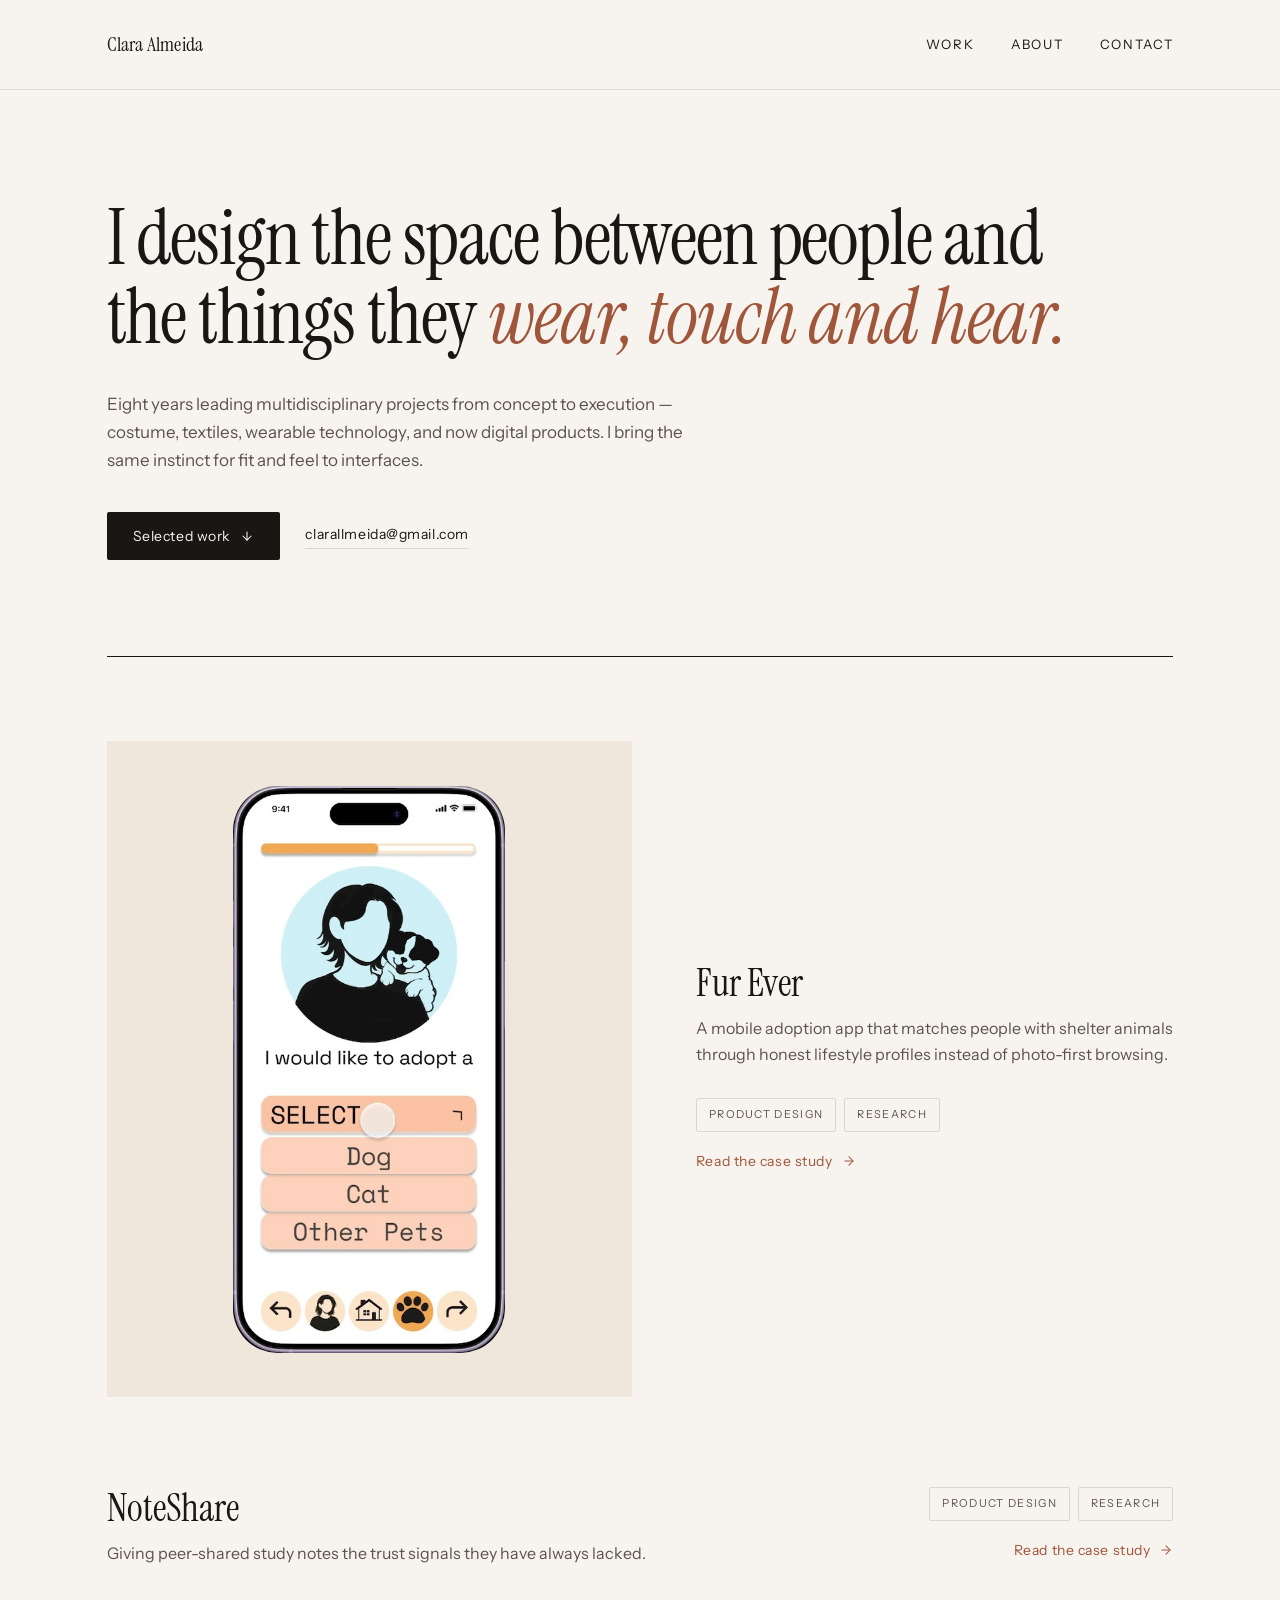
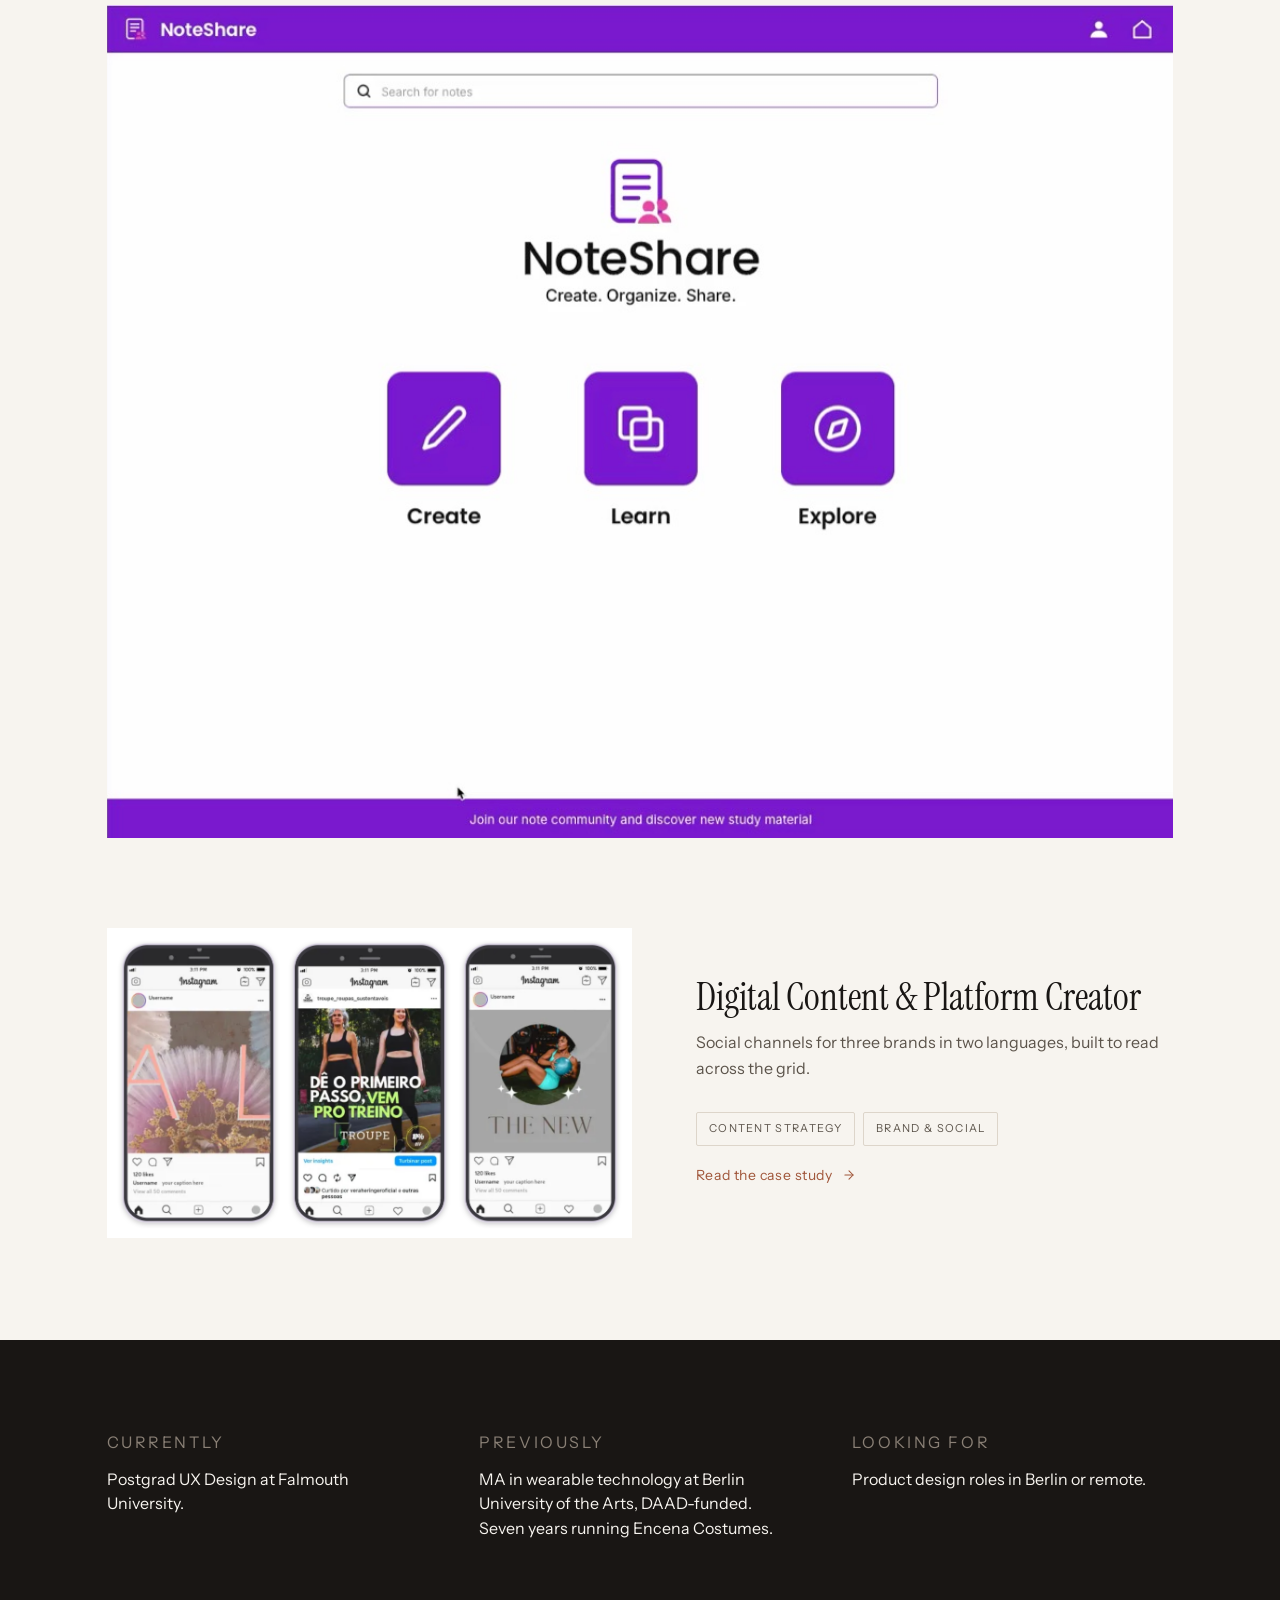
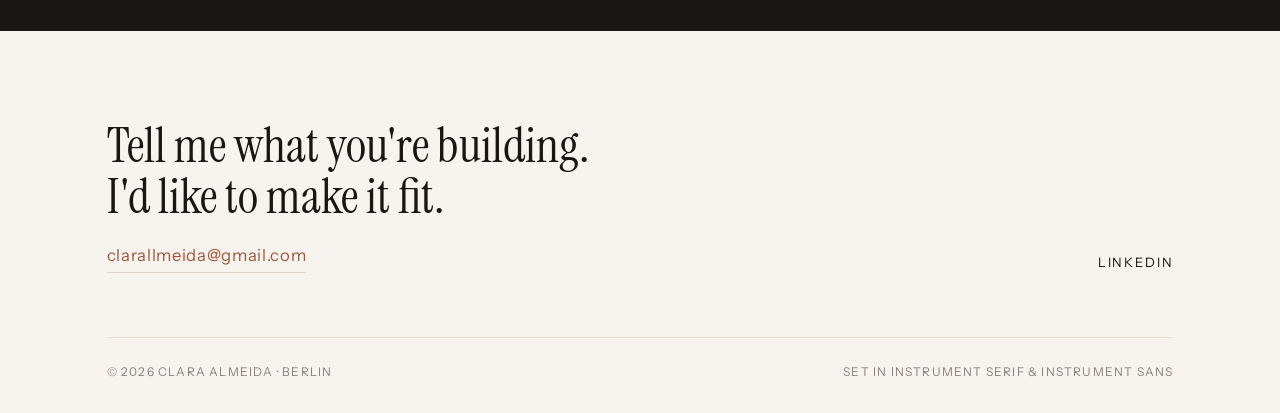
==== index.html @ 54a71d94 "Publish portfolio site Static site for clarallmeida.com: home, work index, about, four case studies " ====
<!doctype html>
<html lang="en" class="no-js">
<head>
<meta charset="utf-8">
<script>document.documentElement.className=document.documentElement.className.replace(/\bno-js\b/,"js");</script>
<meta name="viewport" content="width=device-width, initial-scale=1">
<title>Clara Almeida — UX Designer, Berlin</title>
<meta name="description" content="Clara Almeida is a UX designer in Berlin working across digital products, wearable technology and textiles. Eight years of multidisciplinary projects from concept to execution.">
<link rel="canonical" href="https://clarallmeida.com/">
<link rel="icon" href="favicon-32.png" sizes="32x32" type="image/png">
<link rel="apple-touch-icon" href="apple-touch-icon.png">
<meta property="og:url" content="https://clarallmeida.com/">
<meta property="og:image" content="https://clarallmeida.com/images/og-card.jpg">
<meta property="og:image:width" content="1200">
<meta property="og:image:height" content="630">
<meta name="twitter:card" content="summary_large_image">
<meta property="og:title" content="Clara Almeida — UX Designer, Berlin">
<meta property="og:description" content="I design the space between people and the things they wear, touch and hear.">
<meta property="og:type" content="website">
<link rel="preconnect" href="https://fonts.googleapis.com">
<link rel="preconnect" href="https://fonts.gstatic.com" crossorigin>
<link rel="stylesheet" href="https://fonts.googleapis.com/css2?family=Instrument+Sans:wght@400;500;600&family=Instrument+Serif:ital@0;1&display=swap">
<link rel="stylesheet" href="styles.css">
</head>
<body>

<a class="skip-link" href="#main">Skip to content</a>

<header class="site-header">
  <div class="wrap">
    <a class="wordmark" href="index.html">Clara Almeida</a>
    <button class="nav-toggle" type="button" aria-expanded="false" aria-controls="primary-nav" aria-label="Menu">
      <svg width="22" height="22" viewBox="0 0 24 24" fill="none" stroke="currentColor" stroke-width="1.6" stroke-linecap="round" aria-hidden="true"><path d="M4 7h16"/><path d="M4 12h16"/><path d="M4 17h16"/></svg>
    </button>
    <nav class="nav" id="primary-nav" aria-label="Primary">
      <a href="work.html">Work</a>
      <a href="about.html">About</a>
      <a href="#contact">Contact</a>
    </nav>
  </div>
</header>

<main id="main">

  <section class="wrap hero">
    <h1>I design the space between people and the things they <em>wear, touch and hear.</em></h1>
    <p class="lead">Eight years leading multidisciplinary projects from concept to execution — costume, textiles, wearable technology, and now digital products. I bring the same instinct for fit and feel to interfaces.</p>
    <div class="actions">
      <a class="btn" href="#work">
        Selected work
        <svg width="14" height="14" viewBox="0 0 24 24" fill="none" stroke="currentColor" stroke-width="1.8" stroke-linecap="round" stroke-linejoin="round" aria-hidden="true"><path d="M12 5v14"/><path d="m19 12-7 7-7-7"/></svg>
      </a>
      <a class="link-u" href="mailto:clarallmeida@gmail.com">clarallmeida@gmail.com</a>
    </div>
  </section>

  <section class="wrap" id="work" aria-label="Selected work">
    <div class="rule-head"></div>

    <div class="projects">

      <article class="project reveal">
        <a class="project__media project__media--stage" href="fur-ever.html" aria-label="Fur Ever case study">
          <span class="phone">
          <video src="media/fur-ever-demo.mp4" poster="images/fur-ever-demo-poster.jpg"
                 autoplay muted loop playsinline preload="metadata"
                 width="480" height="1002"
                 aria-label="Fur Ever prototype: the lifestyle questionnaire, from landing screen to matched profile"></video>
          </span>
        </a>
        <div class="project__meta">
          <div class="project__text">
            <h2><a href="fur-ever.html">Fur Ever</a></h2>
            <p>A mobile adoption app that matches people with shelter animals through honest lifestyle profiles instead of photo-first browsing.</p>
          </div>
          <div class="project__side">
            <ul class="tags">
              <li class="tag">Product design</li>
              <li class="tag">Research</li>
            </ul>
            <a class="link-u link-u--accent link-arrow" href="fur-ever.html">
              Read the case study
              <svg width="14" height="14" viewBox="0 0 24 24" fill="none" stroke="currentColor" stroke-width="1.8" stroke-linecap="round" stroke-linejoin="round" aria-hidden="true"><path d="M5 12h14"/><path d="m12 5 7 7-7 7"/></svg>
            </a>
          </div>
        </div>
      </article>

      <article class="project project--stacked reveal">
        <a class="project__media" href="note-share.html" aria-label="NoteShare case study">
          <video src="media/note-share-demo.mp4" poster="images/note-share-demo-poster.jpg"
                 autoplay muted loop playsinline preload="metadata"
                 width="1280" height="1000"
                 aria-label="NoteShare walkthrough: the home screen, filtering the explore view, opening a shared note, turning it into a quiz, and building a note of your own"></video>
        </a>
        <div class="project__meta">
          <div class="project__text">
            <h2><a href="note-share.html">NoteShare</a></h2>
            <p>Giving peer-shared study notes the trust signals they have always lacked.</p>
          </div>
          <div class="project__side">
            <ul class="tags">
              <li class="tag">Product design</li>
              <li class="tag">Research</li>
            </ul>
            <a class="link-u link-u--accent link-arrow" href="note-share.html">
              Read the case study
              <svg width="14" height="14" viewBox="0 0 24 24" fill="none" stroke="currentColor" stroke-width="1.8" stroke-linecap="round" stroke-linejoin="round" aria-hidden="true"><path d="M5 12h14"/><path d="m12 5 7 7-7 7"/></svg>
            </a>
          </div>
        </div>
      </article>

      <article class="project reveal">
        <a class="project__media project__media--phones" href="digital-content.html" aria-label="Digital Content and Platform Creator case study">
          <img src="images/content-phones.jpg"
               alt="Three phones side by side showing Instagram posts for a costume label, Troupe and Lagoa Yoga"
               width="2259" height="1332" loading="lazy">
        </a>
        <div class="project__meta">
          <div class="project__text">
            <h2><a href="digital-content.html">Digital Content &amp; Platform Creator</a></h2>
            <p>Social channels for three brands in two languages, built to read across the grid.</p>
          </div>
          <div class="project__side">
            <ul class="tags">
              <li class="tag">Content strategy</li>
              <li class="tag">Brand &amp; social</li>
            </ul>
            <a class="link-u link-u--accent link-arrow" href="digital-content.html">
              Read the case study
              <svg width="14" height="14" viewBox="0 0 24 24" fill="none" stroke="currentColor" stroke-width="1.8" stroke-linecap="round" stroke-linejoin="round" aria-hidden="true"><path d="M5 12h14"/><path d="m12 5 7 7-7 7"/></svg>
            </a>
          </div>
        </div>
      </article>

    </div>
  </section>

  <section class="band-dark">
    <div class="wrap cols-3">
      <div class="col">
        <p class="label">Currently</p>
        <p>Postgrad UX Design at Falmouth University.</p>
      </div>
      <div class="col">
        <p class="label">Previously</p>
        <p>MA in wearable technology at Berlin University of the Arts, DAAD-funded. Seven years running Encena Costumes.</p>
      </div>
      <div class="col">
        <p class="label">Looking for</p>
        <p>Product design roles in Berlin or remote.</p>
      </div>
    </div>
  </section>

</main>

<footer class="site-footer" id="contact">
  <div class="wrap">
    <div class="footer-top">
      <div class="footer-cta">
        <h2>Tell me what you're building.<br>I'd like to make it fit.</h2>
        <a class="link-u" href="mailto:clarallmeida@gmail.com">clarallmeida@gmail.com</a>
      </div>
      <nav class="social" aria-label="Elsewhere">
        <a href="https://www.linkedin.com/in/clarallmeida" rel="me">LinkedIn</a>
      </nav>
    </div>
    <div class="colophon">
      <span>&copy; 2026 Clara Almeida &middot; Berlin</span>
      <span>Set in Instrument Serif &amp; Instrument Sans</span>
    </div>
  </div>
</footer>

<script src="script.js"></script>
</body>
</html>
---- styles.css ----
/* ==========================================================================
   Clara Almeida — portfolio
   Direction A: "Editorial Thread"
   ========================================================================== */

:root {
  /* Palette */
  --paper:      #F7F4EF;
  --paper-2:    #EFE7DC;
  --paper-3:    #E7E4DE;
  --paper-4:    #E3E0D8;
  --ink:        #191614;
  --ink-2:      #3A342E;
  --ink-3:      #5C544B;
  --ink-4:      #8A8076;
  --rule:       #E4DCD1;
  --rule-2:     #DDD5CA;
  --accent:     #A0563A;
  --accent-dim: #D98E5F;

  /* Type */
  --serif: 'Instrument Serif', Georgia, 'Times New Roman', serif;
  --sans:  'Instrument Sans', 'Helvetica Neue', -apple-system, system-ui, sans-serif;

  /* Rhythm */
  --gutter: clamp(20px, 8.33vw, 120px);
  --section: clamp(56px, 8vw, 112px);
  --maxw: 1440px;
}

*, *::before, *::after { box-sizing: border-box; }

html { -webkit-text-size-adjust: 100%; scroll-behavior: smooth; color-scheme: light; }

@media (prefers-reduced-motion: reduce) {
  html { scroll-behavior: auto; }
  *, *::before, *::after {
    animation-duration: 0.01ms !important;
    transition-duration: 0.01ms !important;
  }
}

body {
  margin: 0;
  background: var(--paper);
  color: var(--ink);
  font-family: var(--sans);
  font-size: 17px;
  line-height: 1.6;
  -webkit-font-smoothing: antialiased;
  -moz-osx-font-smoothing: grayscale;
}

h1, h2, h3, h4 { margin: 0; font-weight: 400; }
p { margin: 0; }
ul { margin: 0; padding: 0; list-style: none; }
img, svg { max-width: 100%; height: auto; display: block; }

a { color: inherit; text-decoration: none; transition: color 0.18s ease; }
a:hover { color: var(--accent); }

:focus-visible {
  outline: 2px solid var(--accent);
  outline-offset: 3px;
  border-radius: 1px;
}

.skip-link {
  position: absolute;
  left: -9999px;
  top: 0;
  background: var(--ink);
  color: var(--paper);
  padding: 12px 20px;
  z-index: 100;
}
.skip-link:focus { left: 0; color: var(--paper); }

.wrap { max-width: var(--maxw); margin: 0 auto; padding-inline: var(--gutter); }

/* --------------------------------------------------------------------------
   Type utilities
   -------------------------------------------------------------------------- */

.serif { font-family: var(--serif); }

.label {
  font-size: 12px;
  letter-spacing: 0.16em;
  text-transform: uppercase;
  color: var(--ink-4);
}

.lead {
  font-size: clamp(17px, 1.3vw, 19px);
  line-height: 1.65;
  color: var(--ink-3);
  max-width: 620px;
  text-wrap: pretty;
}

.prose {
  font-size: clamp(17px, 1.3vw, 19px);
  line-height: 1.7;
  color: var(--ink-2);
  max-width: 720px;
  text-wrap: pretty;
}
.prose + .prose { margin-top: 1.4em; }
.prose strong { font-weight: 500; }

/* Placeholders you still have to fill in. Highlighted so they can't ship by
   accident — delete this rule once the real content is in. */
.todo {
  background: rgba(160, 86, 58, 0.10);
  box-shadow: 0 0 0 2px rgba(160, 86, 58, 0.10);
  border-radius: 2px;
}

/* --------------------------------------------------------------------------
   Header
   -------------------------------------------------------------------------- */

.site-header {
  border-bottom: 1px solid var(--rule);
  background: var(--paper);
  position: sticky;
  top: 0;
  z-index: 50;
}

.site-header .wrap {
  display: flex;
  align-items: center;
  justify-content: space-between;
  gap: 24px;
  padding-block: clamp(18px, 2.2vw, 32px);
}

.wordmark {
  font-family: var(--serif);
  font-size: clamp(19px, 1.6vw, 22px);
  letter-spacing: 0.01em;
  white-space: nowrap;
}

.nav {
  display: flex;
  gap: clamp(20px, 2.8vw, 40px);
  font-size: 13px;
  letter-spacing: 0.14em;
  text-transform: uppercase;
}
.nav a[aria-current="page"] { color: var(--accent); }

.nav-toggle {
  display: none;
  width: 44px;
  height: 44px;
  margin-right: -10px;
  align-items: center;
  justify-content: center;
  background: none;
  border: 0;
  color: inherit;
  cursor: pointer;
}

@media (max-width: 720px) {
  .nav-toggle { display: flex; }
  .nav {
    position: absolute;
    left: 0;
    right: 0;
    top: 100%;
    flex-direction: column;
    gap: 0;
    background: var(--paper);
    border-bottom: 1px solid var(--rule);
    padding: 8px var(--gutter) 24px;
    display: none;
  }
  .nav.is-open { display: flex; }
  .nav a { padding-block: 14px; border-bottom: 1px solid var(--rule); }
}

/* --------------------------------------------------------------------------
   Hero
   -------------------------------------------------------------------------- */

.hero {
  display: flex;
  flex-direction: column;
  gap: clamp(20px, 2.6vw, 40px);
  padding-block: clamp(64px, 8.5vw, 128px) clamp(56px, 7.5vw, 112px);
}

.status {
  display: flex;
  align-items: center;
  gap: 12px;
  font-size: 12px;
  letter-spacing: 0.16em;
  text-transform: uppercase;
  color: var(--ink-4);
}
.status::before {
  content: "";
  width: 7px;
  height: 7px;
  border-radius: 50%;
  background: var(--accent);
  flex: none;
}

.hero h1 {
  font-family: var(--serif);
  font-size: clamp(38px, 6vw, 86px);
  line-height: 1.03;
  letter-spacing: -0.015em;
  max-width: 1020px;
  text-wrap: pretty;
}
.hero h1 em { font-style: italic; color: var(--accent); }

.page-head {
  display: flex;
  flex-direction: column;
  gap: clamp(16px, 1.8vw, 24px);
  padding-block: clamp(56px, 7.5vw, 112px) clamp(32px, 4vw, 56px);
}
.page-head h1 {
  font-family: var(--serif);
  font-size: clamp(42px, 5vw, 72px);
  line-height: 1.05;
  letter-spacing: -0.01em;
}

/* --------------------------------------------------------------------------
   Buttons & links
   -------------------------------------------------------------------------- */

.actions {
  display: flex;
  flex-wrap: wrap;
  align-items: center;
  gap: clamp(16px, 2vw, 28px);
  margin-top: 4px;
}

.btn {
  display: inline-flex;
  align-items: center;
  gap: 10px;
  min-height: 48px;
  padding: 0 26px;
  background: var(--ink);
  color: var(--paper);
  border-radius: 2px;
  font-size: 14px;
  letter-spacing: 0.04em;
  transition: background 0.18s ease, color 0.18s ease;
}
.btn:hover { background: var(--accent); color: var(--paper); }
.btn svg { flex: none; }

.link-u {
  display: inline-flex;
  align-items: center;
  gap: 9px;
  font-size: 14px;
  letter-spacing: 0.04em;
  border-bottom: 1px solid var(--rule-2);
  padding-bottom: 3px;
  transition: border-color 0.18s ease, color 0.18s ease;
}
.link-u:hover { border-color: var(--accent); }
.link-u--accent { color: var(--accent); border-bottom-color: transparent; }
.link-u--accent:hover { color: var(--ink); }

.link-arrow svg { transition: transform 0.18s ease; }
.link-arrow:hover svg { transform: translateX(3px); }

/* --------------------------------------------------------------------------
   Section headers
   -------------------------------------------------------------------------- */

.rule-head {
  display: flex;
  align-items: baseline;
  justify-content: space-between;
  gap: 24px;
  border-top: 1px solid var(--ink);
  padding-top: 20px;
}

/* --------------------------------------------------------------------------
   Tags
   -------------------------------------------------------------------------- */

.tags { display: flex; flex-wrap: wrap; gap: 8px; }
.tag {
  font-size: 11px;
  letter-spacing: 0.12em;
  text-transform: uppercase;
  color: var(--ink-3);
  border: 1px solid var(--rule-2);
  padding: 7px 12px;
  border-radius: 2px;
  white-space: nowrap;
}

/* --------------------------------------------------------------------------
   Featured projects (home)
   -------------------------------------------------------------------------- */

.projects {
  display: flex;
  flex-direction: column;
  gap: clamp(56px, 7vw, 96px);
  padding-block: clamp(48px, 5vw, 72px) clamp(64px, 8vw, 120px);
}

/* Two columns: the work on the left, what it is on the right. Collapses to
   a single column on narrow screens. */
.project {
  display: grid;
  grid-template-columns: minmax(0, 1.1fr) minmax(0, 1fr);
  gap: clamp(32px, 5vw, 72px);
  align-items: center;
}

.project__media {
  width: 100%;
  aspect-ratio: 3 / 2;
  background: var(--paper-2);
  overflow: hidden;
  position: relative;
}
.project__media svg,
.project__media img,
.project__media video {
  width: 100%;
  height: 100%;
  object-fit: cover;
  transition: transform 0.6s cubic-bezier(0.2, 0.7, 0.3, 1);
}
.project:hover .project__media svg,
.project:hover .project__media img,
.project:hover .project__media video { transform: scale(1.02); }

.project__meta {
  display: flex;
  flex-direction: column;
  align-items: flex-start;
  gap: clamp(20px, 2.4vw, 32px);
}
.project__text { display: flex; flex-direction: column; gap: 12px; max-width: 620px; }
.project__text h2 {
  font-family: var(--serif);
  font-size: clamp(30px, 3vw, 42px);
  line-height: 1.1;
}
.project__text p { font-size: clamp(16px, 1.25vw, 18px); line-height: 1.6; color: var(--ink-3); }

.project__side {
  display: flex;
  flex-direction: column;
  align-items: flex-start;
  gap: 18px;
  flex: none;
}

/* A card that runs full width instead: what it is on top, the work beneath.
   Suits landscape media, where two columns would only shrink it. */
.project--stacked {
  grid-template-columns: 1fr;
  gap: clamp(24px, 3vw, 40px);
}
/* Match the media box to the footage, so nothing is cropped off the sides. */
.project--stacked .project__media { aspect-ratio: 1280 / 1000; }
.project--stacked .project__meta {
  order: 1;
  flex-direction: row;
  align-items: flex-start;
  justify-content: space-between;
  gap: clamp(24px, 4vw, 64px);
}
.project--stacked .project__media { order: 2; }
.project--stacked .project__side { align-items: flex-end; }

@media (max-width: 900px) {
  .project { grid-template-columns: 1fr; gap: 28px; }
  .project--stacked .project__meta {
    flex-direction: column;
    align-items: flex-start;
    gap: 20px;
  }
  .project--stacked .project__side { align-items: flex-start; }
}

/* --------------------------------------------------------------------------
   Work index
   -------------------------------------------------------------------------- */

.filters { display: flex; flex-wrap: wrap; gap: 10px; padding-bottom: 40px; }
.filter {
  font-size: 12px;
  letter-spacing: 0.12em;
  text-transform: uppercase;
  color: var(--ink-3);
  border: 1px solid var(--rule-2);
  background: none;
  padding: 10px 16px;
  border-radius: 2px;
  cursor: pointer;
  font-family: inherit;
  transition: background 0.18s ease, color 0.18s ease, border-color 0.18s ease;
}
.filter:hover { border-color: var(--ink-4); }
.filter[aria-pressed="true"] {
  background: var(--ink);
  color: var(--paper);
  border-color: var(--ink);
}

.index { display: flex; flex-direction: column; padding-bottom: 40px; }

.index__row {
  display: grid;
  grid-template-columns: 56px minmax(0, 1fr) minmax(0, 1fr) minmax(200px, 220px) 40px;
  gap: clamp(16px, 2.2vw, 32px);
  align-items: center;
  border-top: 1px solid var(--rule);
  padding-block: 30px;
  transition: background 0.18s ease;
}
.index__row:first-child { border-top-color: var(--ink); }
.index__row:last-child { border-bottom: 1px solid var(--rule); }
.index__row:hover { background: rgba(160, 86, 58, 0.035); }
.index__row[hidden] { display: none; }

.index__no { font-size: 12px; letter-spacing: 0.1em; color: var(--ink-4); }
.index__row h2 {
  font-family: var(--serif);
  font-size: clamp(26px, 2.4vw, 34px);
  line-height: 1.15;
}
.index__row p { font-size: 15px; line-height: 1.55; color: var(--ink-3); }
.index__go { justify-self: end; color: var(--accent); }
.index__go svg { transition: transform 0.18s ease; }
.index__row:hover .index__go svg { transform: translate(2px, -2px); }

@media (max-width: 1024px) {
  .index__row {
    grid-template-columns: 40px minmax(0, 1fr) 40px;
    row-gap: 12px;
    align-items: start;
  }
  .index__no { grid-row: 1; }
  .index__row h2 { grid-column: 2; }
  .index__row p { grid-column: 2; }
  .index__row .tags { grid-column: 2; }
  .index__go { grid-column: 3; grid-row: 1; }
}

/* --------------------------------------------------------------------------
   Dark bands
   -------------------------------------------------------------------------- */

.band-dark {
  background: var(--ink);
  color: var(--paper);
  padding-block: clamp(56px, 7vw, 96px);
}
.band-dark .label { color: var(--ink-4); }
.band-dark a { color: var(--paper); }
.band-dark a:hover { color: var(--accent-dim); }

.cols-3 {
  display: grid;
  grid-template-columns: repeat(3, minmax(0, 1fr));
  gap: clamp(28px, 4vw, 56px);
}
.cols-2 {
  display: grid;
  grid-template-columns: repeat(2, minmax(0, 1fr));
  gap: clamp(28px, 4vw, 56px);
}
.col { display: flex; flex-direction: column; gap: 12px; }
.col p { font-size: clamp(16px, 1.2vw, 17px); line-height: 1.55; }

@media (max-width: 860px) {
  .cols-3, .cols-2 { grid-template-columns: 1fr; }
}

/* --------------------------------------------------------------------------
   Case study
   -------------------------------------------------------------------------- */

.cs-head { padding-block: clamp(64px, 7vw, 104px) clamp(32px, 4vw, 56px); }
.cs-head h1 {
  font-family: var(--serif);
  font-size: clamp(44px, 5.6vw, 80px);
  line-height: 1.02;
  letter-spacing: -0.015em;
  margin-block: 24px;
}
.cs-head p {
  font-size: clamp(18px, 1.55vw, 22px);
  line-height: 1.55;
  color: var(--ink-3);
  max-width: 780px;
  text-wrap: pretty;
}

.cs-meta {
  display: grid;
  grid-template-columns: repeat(4, minmax(0, 1fr));
  gap: clamp(20px, 2.8vw, 40px);
  border-top: 1px solid var(--rule);
  padding-block: 40px clamp(48px, 5vw, 72px);
}
.cs-meta div { display: flex; flex-direction: column; gap: 8px; }
.cs-meta p { font-size: 16px; line-height: 1.5; }

@media (max-width: 720px) {
  .cs-meta { grid-template-columns: repeat(2, minmax(0, 1fr)); }
}

.cs-hero {
  width: 100%;
  aspect-ratio: 20 / 11;
  background: var(--paper-2);
  margin-bottom: clamp(56px, 7vw, 96px);
}
.cs-hero svg,
.cs-hero img,
.cs-hero video { width: 100%; height: 100%; object-fit: cover; }

/* Hero as a row of real screens rather than one cropped image. The middle
   one stands tallest; on a narrow screen three phones would be unreadable,
   so only that one stays. */
.cs-hero--screens {
  display: flex;
  align-items: center;
  justify-content: center;
  gap: clamp(14px, 3vw, 48px);
  padding: clamp(16px, 3vw, 40px);
}
/* These are transparent PNGs cut off their black ground, so they need no
   clipping — width follows the image's own shape. */
.cs-hero--screens img { height: 72%; width: auto; flex: none; object-fit: contain; }
.cs-hero--screens img.is-lead { height: 96%; }

@media (max-width: 700px) {
  .cs-hero--screens { aspect-ratio: 4 / 5; }
  .cs-hero--screens img:not(.is-lead) { display: none; }
  .cs-hero--screens img.is-lead { height: 92%; }
}

.cs-section {
  display: grid;
  grid-template-columns: minmax(0, 260px) minmax(0, 1fr);
  gap: clamp(24px, 5vw, 80px);
  padding-bottom: clamp(56px, 6.5vw, 88px);
}
.cs-section__no { display: flex; flex-direction: column; gap: 10px; }
.cs-section__no span {
  font-size: 12px;
  letter-spacing: 0.16em;
  text-transform: uppercase;
  color: var(--accent);
}
.cs-section__no h2 {
  font-family: var(--serif);
  font-size: clamp(26px, 2.4vw, 34px);
  line-height: 1.12;
}
.cs-section__body { display: flex; flex-direction: column; gap: 28px; }
/* This is a flex column with its own gap, so the adjacent-sibling margin on
   .prose stacks on top of it and double-spaces the paragraphs. */
.cs-section__body .prose + .prose { margin-top: 0; }

@media (max-width: 860px) {
  .cs-section { grid-template-columns: 1fr; }
}

.stats {
  display: flex;
  flex-wrap: wrap;
  gap: clamp(28px, 4vw, 56px);
  border-top: 1px solid var(--rule);
  padding-top: 32px;
}
.stat { display: flex; flex-direction: column; gap: 6px; max-width: 200px; }
.stat b {
  font-family: var(--serif);
  font-weight: 400;
  font-size: clamp(36px, 3.4vw, 46px);
  line-height: 1.1;
  color: var(--accent);
}
.stat span { font-size: 13px; line-height: 1.5; color: var(--ink-4); }
.stats--plain .stat b { color: var(--ink); }

.findings {
  display: grid;
  grid-template-columns: repeat(3, minmax(0, 1fr));
  gap: clamp(16px, 1.8vw, 24px);
}

/* Four findings read better as two pairs than as a row of three and an
   orphan. Declared before the narrow-screen rule so that still wins. */
.findings--pairs { grid-template-columns: repeat(2, minmax(0, 1fr)); }
.finding {
  display: flex;
  flex-direction: column;
  gap: 12px;
  background: var(--paper-2);
  padding: clamp(20px, 2.2vw, 28px);
}
.finding span {
  font-size: 11px;
  letter-spacing: 0.14em;
  text-transform: uppercase;
  color: var(--ink-4);
}
.finding p { font-size: 16px; line-height: 1.6; color: var(--ink-2); }

@media (max-width: 860px) { .findings { grid-template-columns: 1fr; } }

.note { font-size: 14px; line-height: 1.6; color: var(--ink-4); max-width: 720px; }

.pullquote__quote {
  font-family: var(--serif);
  font-size: clamp(28px, 3.4vw, 46px);
  line-height: 1.2;
  max-width: 940px;
  text-wrap: pretty;
}

.screens {
  display: grid;
  grid-template-columns: repeat(3, minmax(0, 1fr));
  gap: clamp(20px, 2.4vw, 32px);
  padding-bottom: clamp(56px, 7vw, 96px);
}
.screen { display: flex; flex-direction: column; gap: 20px; }
.screen__frame {
  aspect-ratio: 5 / 6;
  background: var(--paper-2);
  display: flex;
  align-items: center;
  justify-content: center;
  padding: 40px;
}
.screen:nth-child(2) .screen__frame { background: var(--paper-3); }
.screen:nth-child(3) .screen__frame { background: var(--paper-4); }
.screen__frame svg { width: auto; height: 100%; }
.screen__frame img,
.screen__frame video { width: 100%; height: 100%; object-fit: contain; }
.screen__cap { display: flex; flex-direction: column; gap: 8px; }
.screen__cap span {
  font-size: 11px;
  letter-spacing: 0.14em;
  text-transform: uppercase;
  color: var(--ink-4);
}
.screen__cap p { font-size: 16px; line-height: 1.6; color: var(--ink-2); }

@media (max-width: 860px) { .screens { grid-template-columns: 1fr; } }

/* Wide variant, for desktop-app screens that would be cropped by the
   portrait phone frame. */
.screens--wide .screen__frame { aspect-ratio: 16 / 10; padding: clamp(16px, 1.6vw, 24px); }
.screens--wide .screen__frame svg { width: 100%; height: auto; }

/* A portrait demo inside a landscape card. The recording is a phone mockup
   on a black ground; .phone matches the mockup's aspect and corner radius so
   the black corners are clipped and the card's own paper shows through.
   pointer-events lets the click reach the link underneath. */
.project__media--stage {
  /* portrait content — a tall box wastes far less room than a wide one */
  aspect-ratio: 4 / 5;
  background: var(--paper-2);
  display: flex;
  align-items: center;
  justify-content: center;
  /* let the phone sit in the band rather than fill it edge to edge */
  padding: clamp(20px, 3.5vw, 48px);
}
.project__media--stage .phone {
  height: 100%;
  transition: transform 0.6s cubic-bezier(0.2, 0.7, 0.3, 1);
}
.project:hover .project__media--stage .phone { transform: scale(1.02); }
.project:hover .project__media--stage video { transform: none; }
.project__media video { pointer-events: none; }

.phone {
  display: block;
  aspect-ratio: 480 / 1002;
  border-radius: 16.5% / 7.9%;
  overflow: hidden;
}
.phone video,
.phone img { width: 100%; height: 100%; object-fit: cover; }

/* the case-study screen frames hold a phone still rather than a wireframe */
.screen__frame .phone { height: 100%; }

/* Standalone demo figure in a case study. */
.demo {
  display: flex;
  flex-direction: column;
  align-items: center;
  gap: 20px;
  margin: 0;
  padding-bottom: clamp(56px, 7vw, 96px);
}
.demo__frame {
  width: min(300px, 74%);
  aspect-ratio: 480 / 1002;
  border-radius: 16.5% / 7.9%;
  overflow: hidden;
}
.demo__frame video { width: 100%; height: 100%; object-fit: cover; }

/* Sound control for demos that carry audio. Autoplay is only allowed while
   muted, so the video starts silent and this is the way in. */
.demo__frame { position: relative; }
.sound-toggle {
  position: absolute;
  right: 14px;
  bottom: 14px;
  display: inline-flex;
  align-items: center;
  gap: 8px;
  padding: 9px 15px;
  border: 0;
  border-radius: 999px;
  background: rgba(25, 22, 20, 0.72);
  color: var(--paper);
  font-family: inherit;
  font-size: 11px;
  letter-spacing: 0.12em;
  text-transform: uppercase;
  cursor: pointer;
  transition: background 0.18s ease;
}
.sound-toggle:hover { background: rgba(25, 22, 20, 0.92); }
.sound-toggle svg { flex: none; }
.demo__cap {
  display: flex;
  flex-direction: column;
  gap: 8px;
  max-width: 520px;
  text-align: center;
}
.demo__cap span {
  font-size: 11px;
  letter-spacing: 0.14em;
  text-transform: uppercase;
  color: var(--ink-4);
}
.demo__cap p { font-size: 16px; line-height: 1.6; color: var(--ink-2); }

/* Desktop screenshots shown at a size you can actually read, one per row,
   with no frame around them — the app already has its own edges. */
.shots {
  display: flex;
  flex-direction: column;
  gap: clamp(40px, 5vw, 72px);
  padding-bottom: clamp(56px, 7vw, 96px);
}
.shot { display: flex; flex-direction: column; gap: 16px; margin: 0; }
.shot img {
  width: 100%;
  height: auto;
  display: block;
  border-radius: 8px;
  background: var(--paper-2);
}
.shot__cap { display: flex; flex-direction: column; gap: 8px; max-width: 640px; }
.shot__cap span {
  font-size: 11px;
  letter-spacing: 0.14em;
  text-transform: uppercase;
  color: var(--ink-4);
}
.shot__cap p { font-size: 16px; line-height: 1.6; color: var(--ink-2); }

/* A landscape demo (a desktop app) rather than a phone. */
.demo--wide .demo__frame {
  width: min(880px, 100%);
  aspect-ratio: 1280 / 1000;
  border-radius: 8px;
}

/* Demos shot on a camera rather than captured from a screen. */
.demo--wide.demo--16x9 .demo__frame { aspect-ratio: 16 / 9; }

/* A hero that is one wide screenshot, shown whole on the band rather than
   cropped to fill it. */
.cs-hero--shot {
  display: flex;
  align-items: center;
  justify-content: center;
  padding: clamp(16px, 3vw, 48px);
}
.cs-hero--shot img {
  width: auto;
  height: 100%;
  max-width: 100%;
  object-fit: contain;
  border-radius: 8px;
  box-shadow: 0 18px 40px rgba(25, 22, 20, 0.10);
}

.next-project {
  display: flex;
  flex-wrap: wrap;
  align-items: center;
  justify-content: space-between;
  gap: 32px;
  background: var(--paper-2);
  padding-block: clamp(40px, 4.5vw, 64px);
}
.next-project h2 {
  font-family: var(--serif);
  font-size: clamp(30px, 3.2vw, 44px);
  line-height: 1.1;
}

/* --------------------------------------------------------------------------
   About
   -------------------------------------------------------------------------- */

.about-top {
  display: grid;
  grid-template-columns: minmax(0, 1fr) minmax(0, 460px);
  gap: clamp(32px, 6vw, 96px);
  align-items: start;
  padding-block: clamp(56px, 7.5vw, 112px) clamp(56px, 6.5vw, 96px);
}
.about-top h1 {
  font-family: var(--serif);
  font-size: clamp(36px, 4.6vw, 66px);
  line-height: 1.06;
  letter-spacing: -0.01em;
  margin-bottom: 32px;
  text-wrap: pretty;
}
.portrait { display: flex; flex-direction: column; gap: 20px; }
.portrait__frame { aspect-ratio: 23 / 28; background: var(--paper-2); }
.portrait__frame svg,
.portrait__frame img,
.portrait__frame video { width: 100%; height: 100%; object-fit: cover; }
.portrait p { font-size: 13px; line-height: 1.6; color: var(--ink-4); }

@media (max-width: 900px) {
  .about-top { grid-template-columns: 1fr; }
  .portrait__frame { max-width: 420px; }
}

.split {
  display: grid;
  grid-template-columns: minmax(0, 260px) minmax(0, 1fr);
  gap: clamp(20px, 5vw, 80px);
  padding-block: clamp(48px, 6vw, 88px) clamp(40px, 5vw, 72px);
}
@media (max-width: 860px) { .split { grid-template-columns: 1fr; gap: 20px; } }

.pillars h3 {
  font-family: var(--serif);
  font-size: clamp(24px, 2.2vw, 30px);
  line-height: 1.15;
}
.band-dark .pillars p { color: #D6CCBE; }

.toolkit { display: grid; grid-template-columns: repeat(3, minmax(0, 1fr)); gap: clamp(24px, 3.2vw, 48px); }
.toolkit .col span { font-size: 11px; letter-spacing: 0.14em; text-transform: uppercase; color: var(--accent); }
.toolkit .col p { font-size: 16px; line-height: 1.8; color: var(--ink-2); }
@media (max-width: 860px) { .toolkit { grid-template-columns: 1fr; } }

.timeline { display: flex; flex-direction: column; }
.timeline__row {
  display: grid;
  grid-template-columns: minmax(0, 1fr) auto;
  gap: 24px;
  align-items: baseline;
  border-top: 1px solid var(--rule);
  padding-block: 22px;
}
.timeline__row:last-child { border-bottom: 1px solid var(--rule); }
.timeline__row p { font-size: 17px; line-height: 1.5; }
.timeline__row span { font-size: 15px; color: var(--ink-4); white-space: nowrap; }

/* --------------------------------------------------------------------------
   Footer
   -------------------------------------------------------------------------- */

.site-footer { padding-block: clamp(56px, 7vw, 96px) 32px; }
.site-footer .wrap > .footer-top {
  display: flex;
  flex-wrap: wrap;
  align-items: flex-end;
  justify-content: space-between;
  gap: clamp(28px, 4vw, 64px);
}
.footer-cta { display: flex; flex-direction: column; gap: 20px; align-items: flex-start; }
.footer-cta h2 {
  font-family: var(--serif);
  font-size: clamp(30px, 3.8vw, 52px);
  line-height: 1.05;
  text-wrap: pretty;
}
.footer-cta a { font-size: clamp(16px, 1.3vw, 17px); color: var(--accent); }

.social {
  display: flex;
  flex-wrap: wrap;
  gap: clamp(20px, 2.4vw, 32px);
  font-size: 13px;
  letter-spacing: 0.14em;
  text-transform: uppercase;
}

.colophon {
  margin-top: clamp(40px, 5vw, 72px);
  padding-top: 24px;
  border-top: 1px solid var(--rule);
  font-size: 12px;
  letter-spacing: 0.1em;
  text-transform: uppercase;
  color: var(--ink-4);
  display: flex;
  flex-wrap: wrap;
  justify-content: space-between;
  gap: 12px;
}

/* --------------------------------------------------------------------------
   Reveal on scroll
   -------------------------------------------------------------------------- */

/* Scoped to .js so content is never hidden when scripting is off. */
.js .reveal {
  opacity: 0;
  transform: translateY(18px);
  transition: opacity 0.7s ease, transform 0.7s cubic-bezier(0.2, 0.7, 0.3, 1);
}
.js .reveal.is-in { opacity: 1; transform: none; }

@media (prefers-reduced-motion: reduce) {
  .js .reveal { opacity: 1; transform: none; }
}

/* the header is sticky, so anchored targets need clearance under it */
:target { scroll-margin-top: 100px; }

/* Digital content: the phone composite is 2259x1332, so match the box to it
   rather than letting a 3:2 crop shave the outer two phones. */
.project__media--phones { aspect-ratio: 2259 / 1332; background: #fff; }
.project__media--phones img { object-fit: contain; }
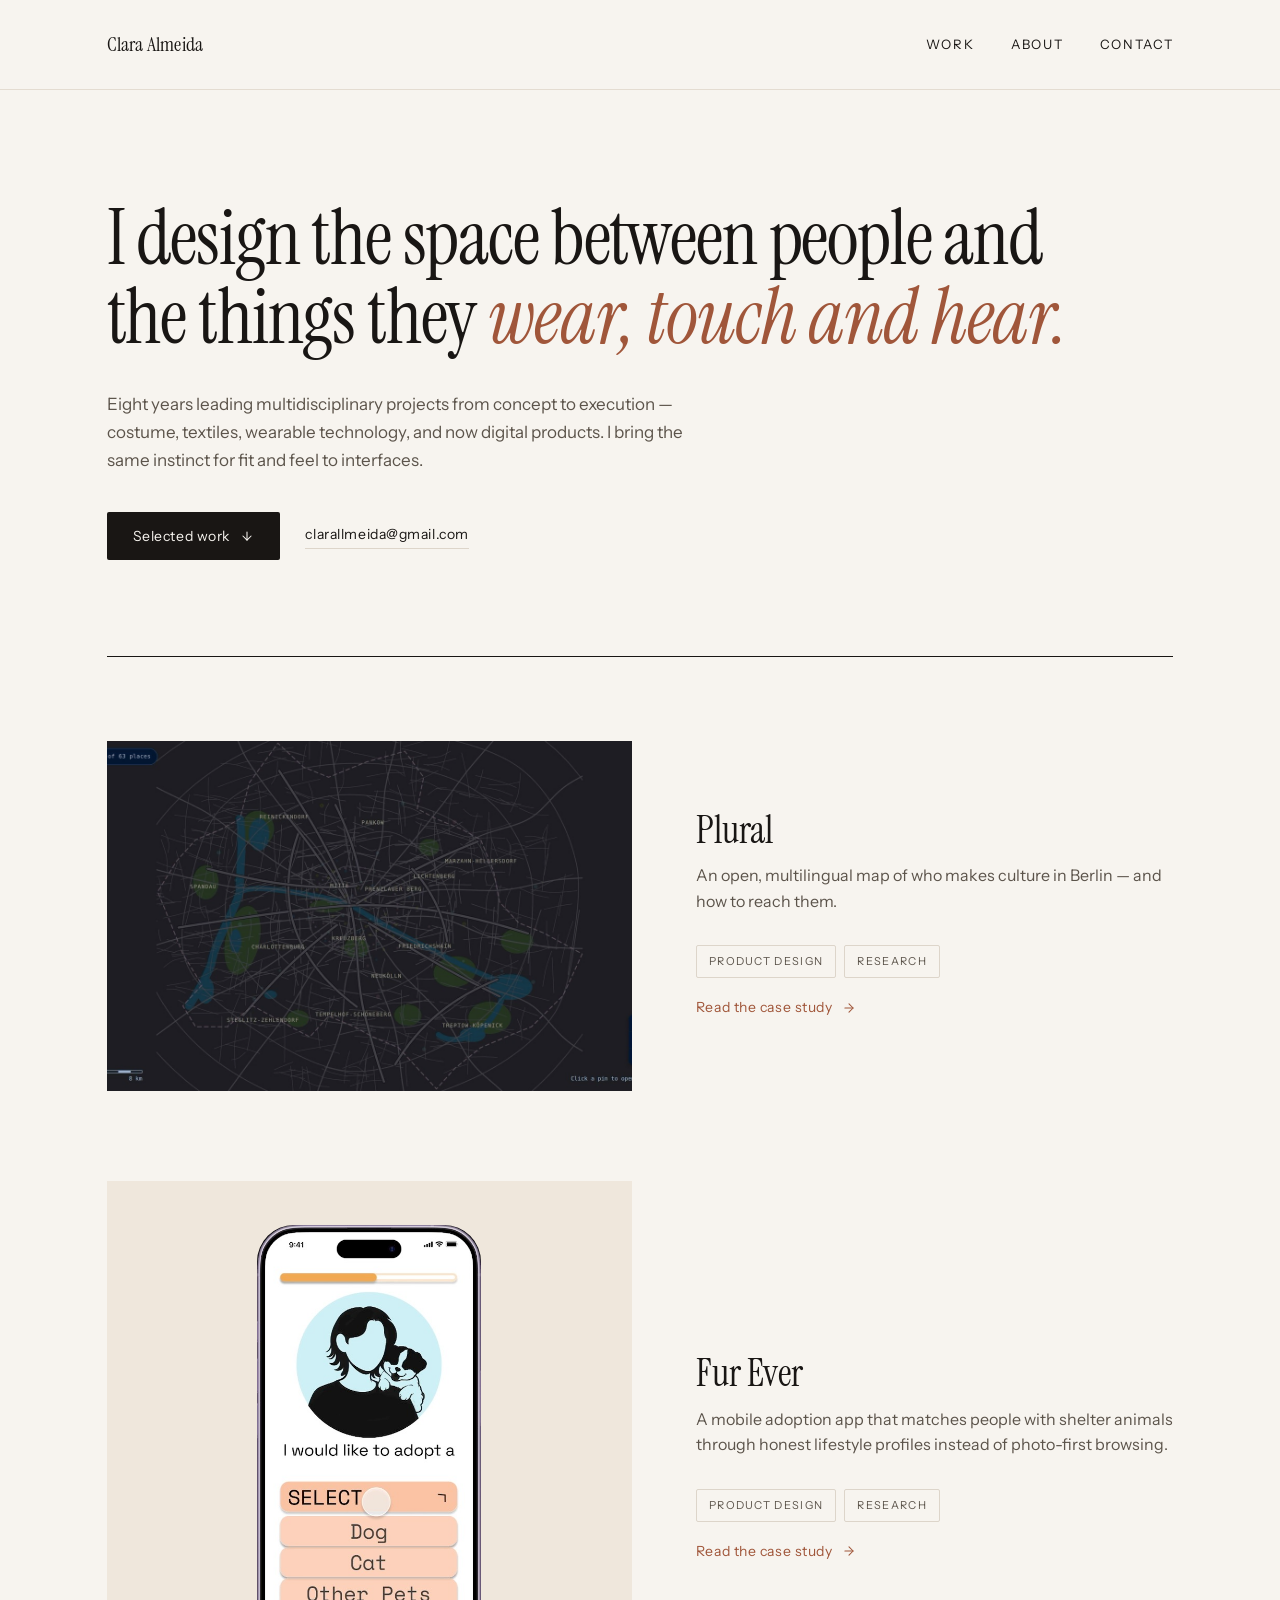
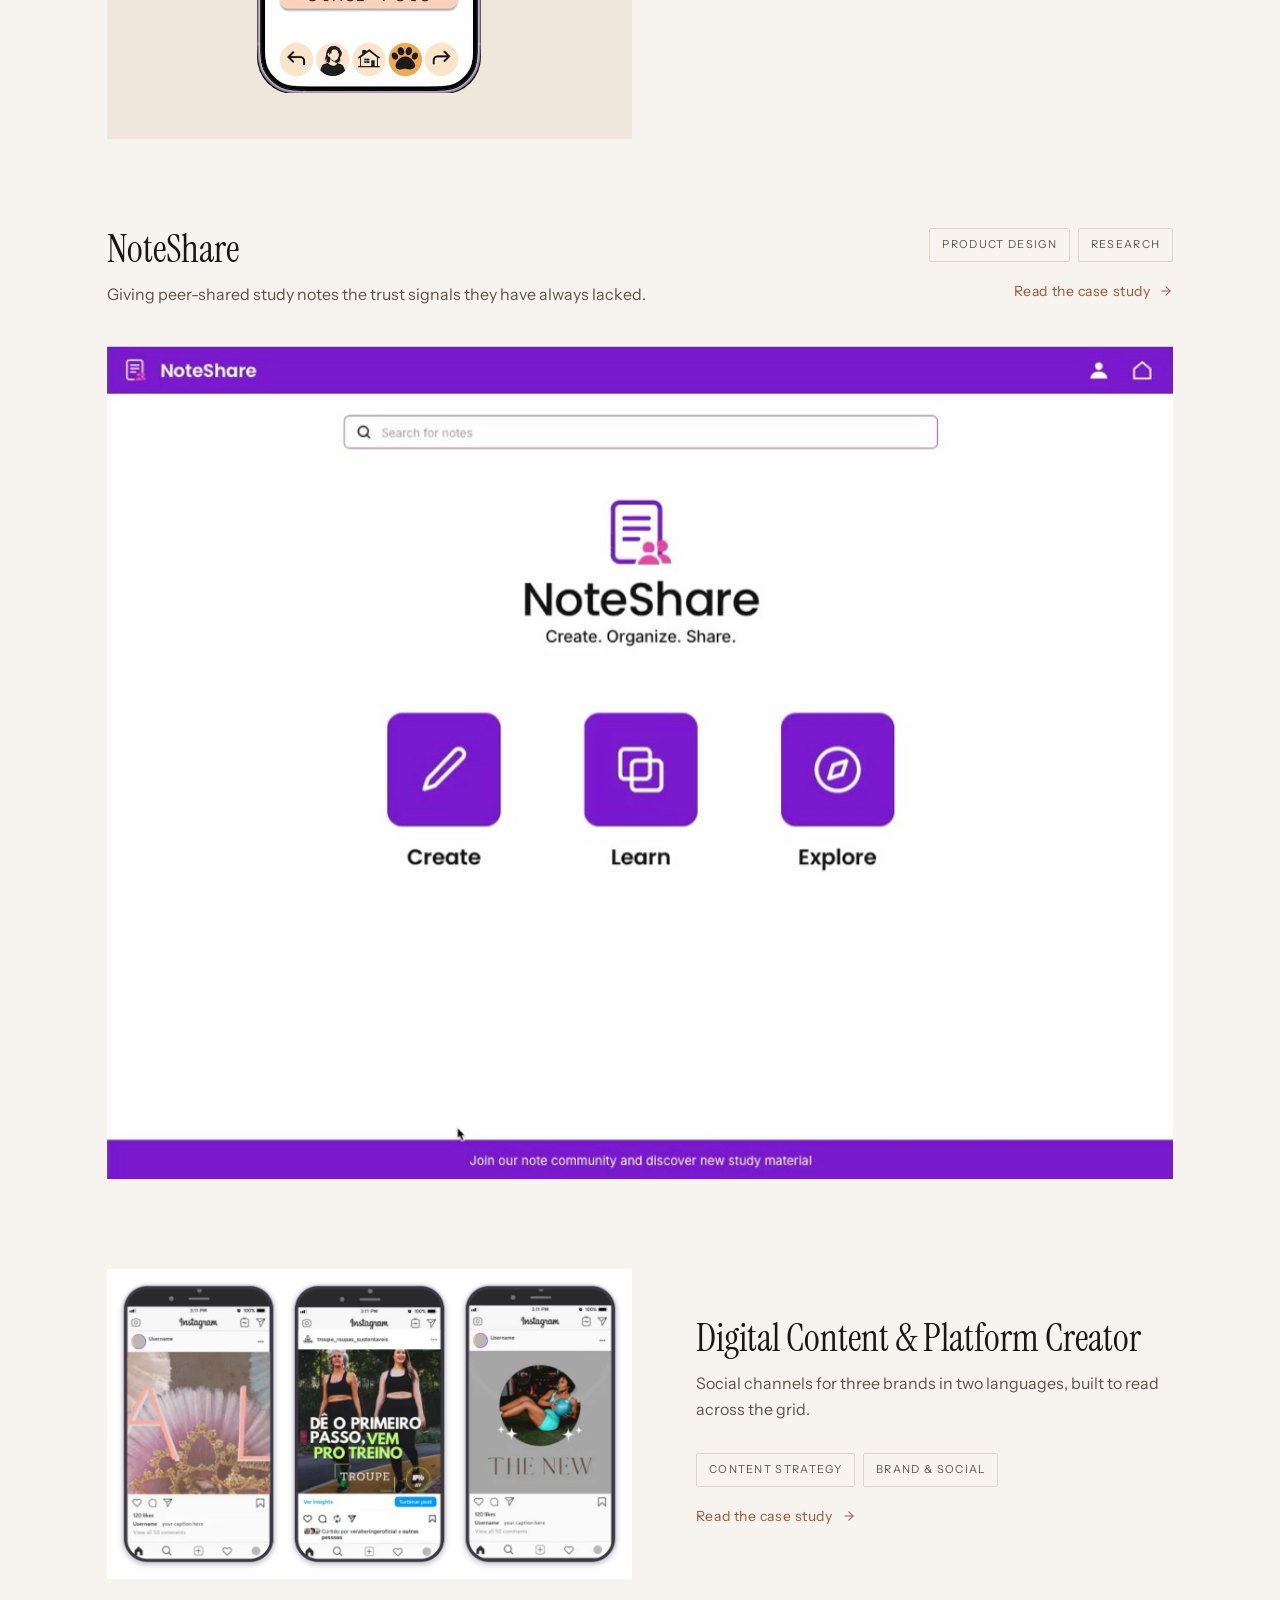
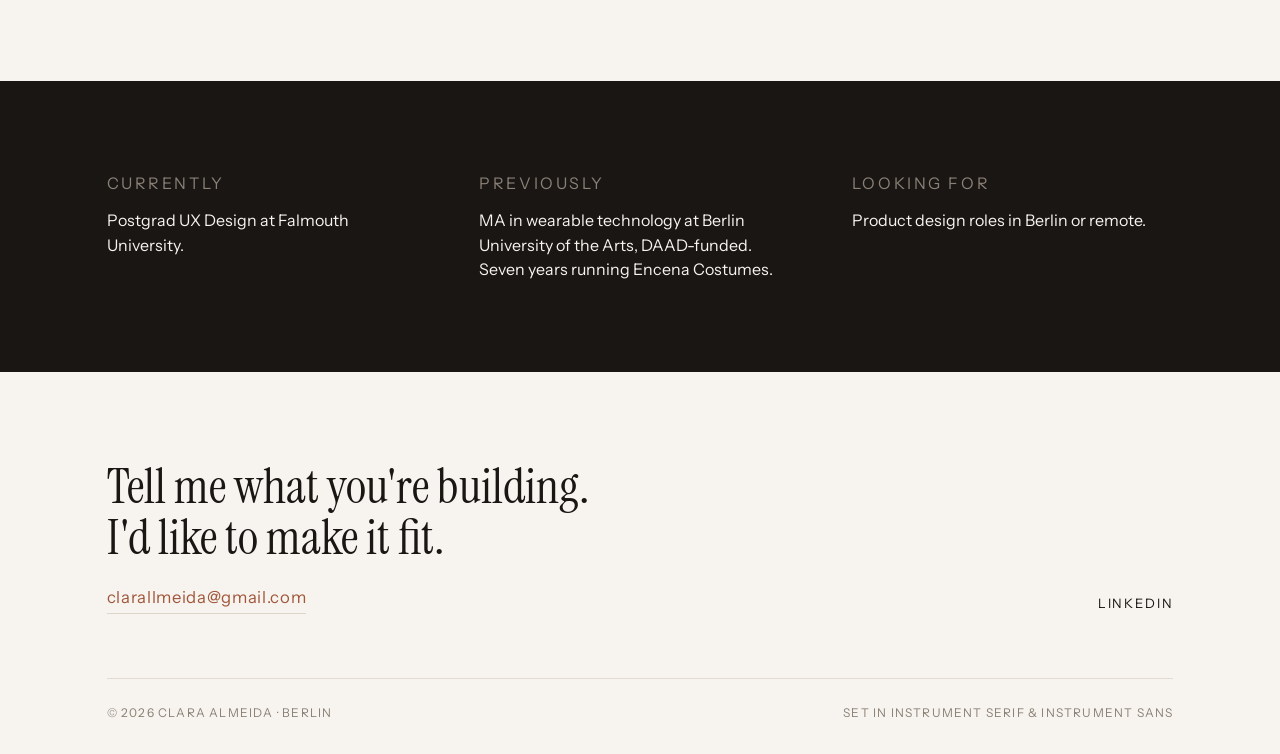
==== commit fc78a46e: "Add the Plural case study An open, multilingual cultural map of Berlin: 63 entries across 12 Bezirke" ====
--- a/index.html
+++ b/index.html
@@ -60,6 +60,31 @@
     <div class="projects">
 
       <article class="project reveal">
+        <a class="project__media" href="plural.html" aria-label="Plural case study">
+          <video src="media/plural-demo.mp4" poster="images/plural-demo-poster.jpg"
+                 autoplay muted loop playsinline preload="metadata"
+                 width="1230" height="760"
+                 aria-label="The Plural map of Berlin filling in layer by layer"></video>
+        </a>
+        <div class="project__meta">
+          <div class="project__text">
+            <h2><a href="plural.html">Plural</a></h2>
+            <p>An open, multilingual map of who makes culture in Berlin — and how to reach them.</p>
+          </div>
+          <div class="project__side">
+            <ul class="tags">
+              <li class="tag">Product design</li>
+              <li class="tag">Research</li>
+            </ul>
+            <a class="link-u link-u--accent link-arrow" href="plural.html">
+              Read the case study
+              <svg width="14" height="14" viewBox="0 0 24 24" fill="none" stroke="currentColor" stroke-width="1.8" stroke-linecap="round" stroke-linejoin="round" aria-hidden="true"><path d="M5 12h14"/><path d="m12 5 7 7-7 7"/></svg>
+            </a>
+          </div>
+        </div>
+      </article>
+
+      <article class="project reveal">
         <a class="project__media project__media--stage" href="fur-ever.html" aria-label="Fur Ever case study">
           <span class="phone">
           <video src="media/fur-ever-demo.mp4" poster="images/fur-ever-demo-poster.jpg"
--- a/styles.css
+++ b/styles.css
@@ -683,6 +683,9 @@
 .project__media--stage {
   /* portrait content — a tall box wastes far less room than a wide one */
   aspect-ratio: 4 / 5;
+  /* ...but on a wide screen 4:5 makes the tile taller than the viewport is
+     comfortable with (81% of it at 1440x900), so cap the height. */
+  max-height: min(62vh, 560px);
   background: var(--paper-2);
   display: flex;
   align-items: center;
@@ -965,3 +968,8 @@
 .project__media--phones { aspect-ratio: 2259 / 1332; background: #fff; }
 .project__media--phones img { object-fit: contain; }
 
+
+/* The Plural map is 1600x1061 — squarer than the default 20:11 hero band, so
+   it sat small inside it. Match the band to the image; a dense map needs the
+   pixels more than the band needs its proportions. */
+.cs-hero--plural { aspect-ratio: 1600 / 1061; }
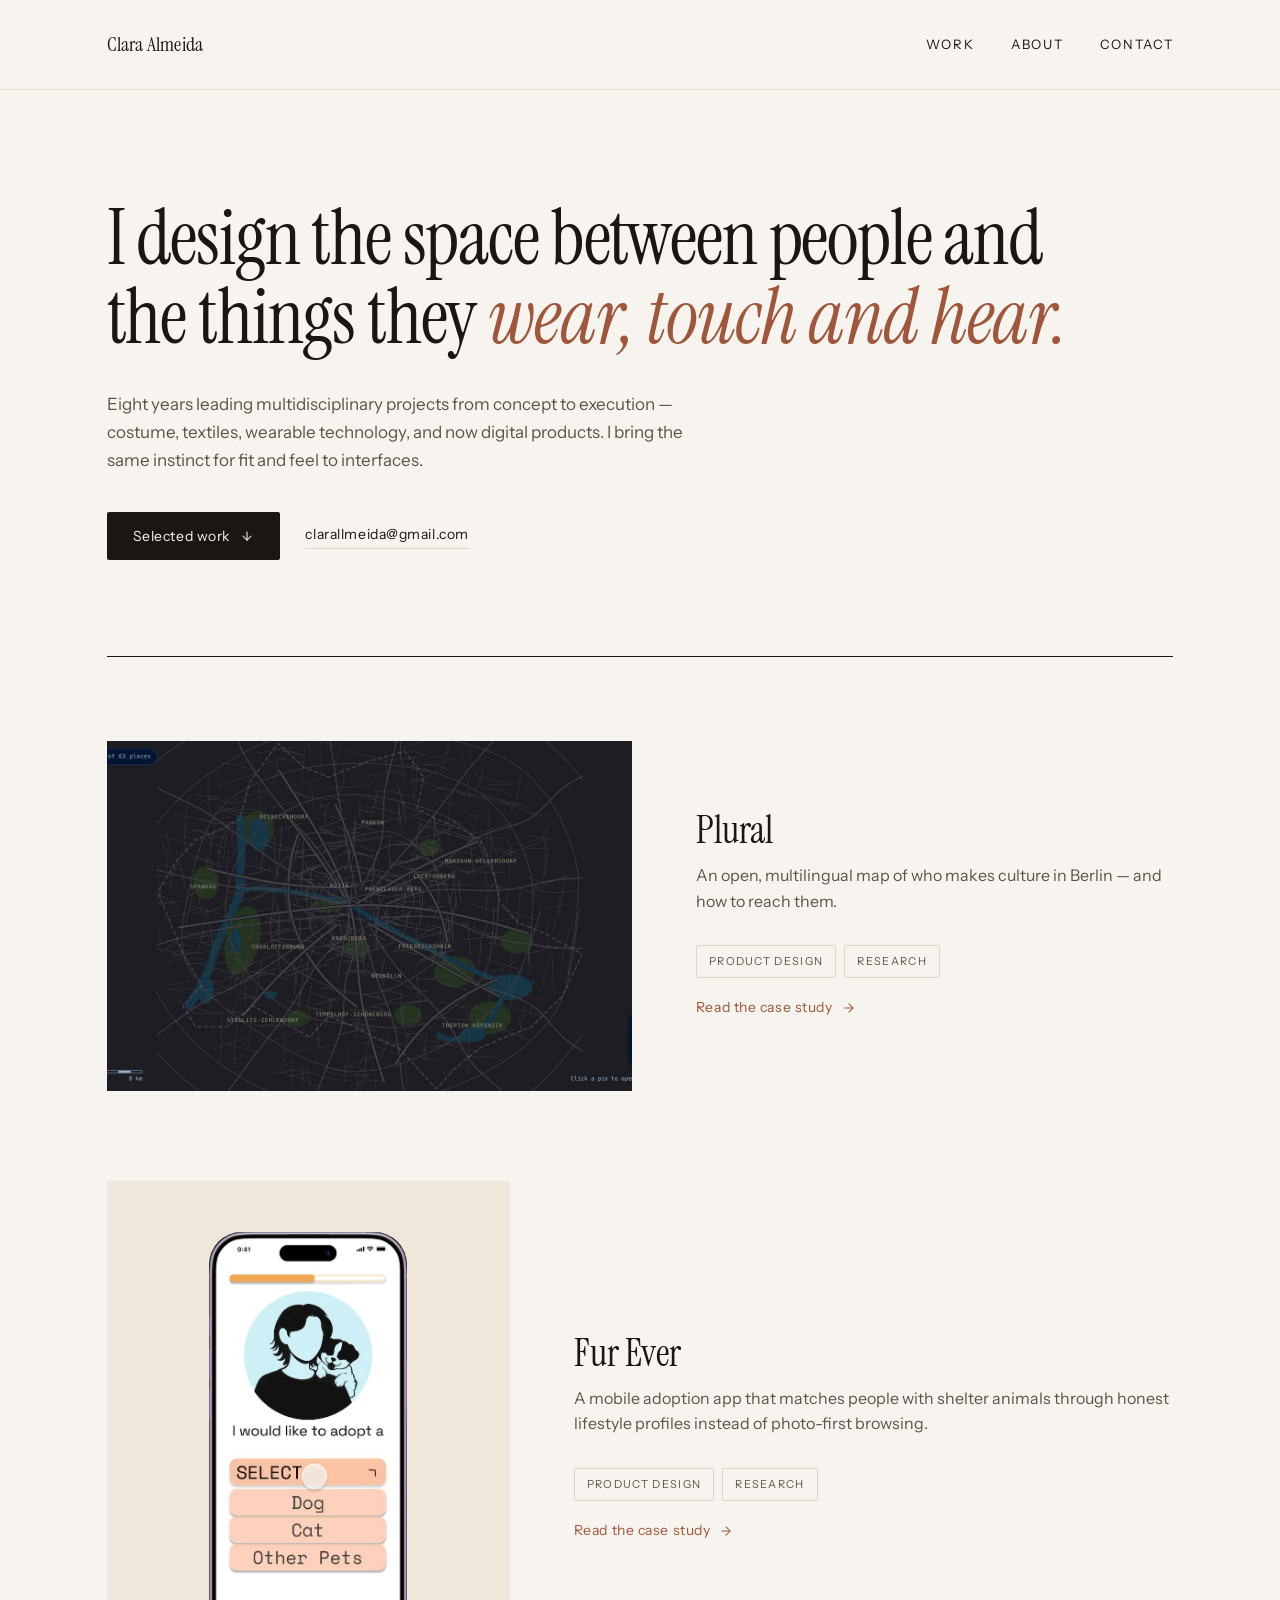
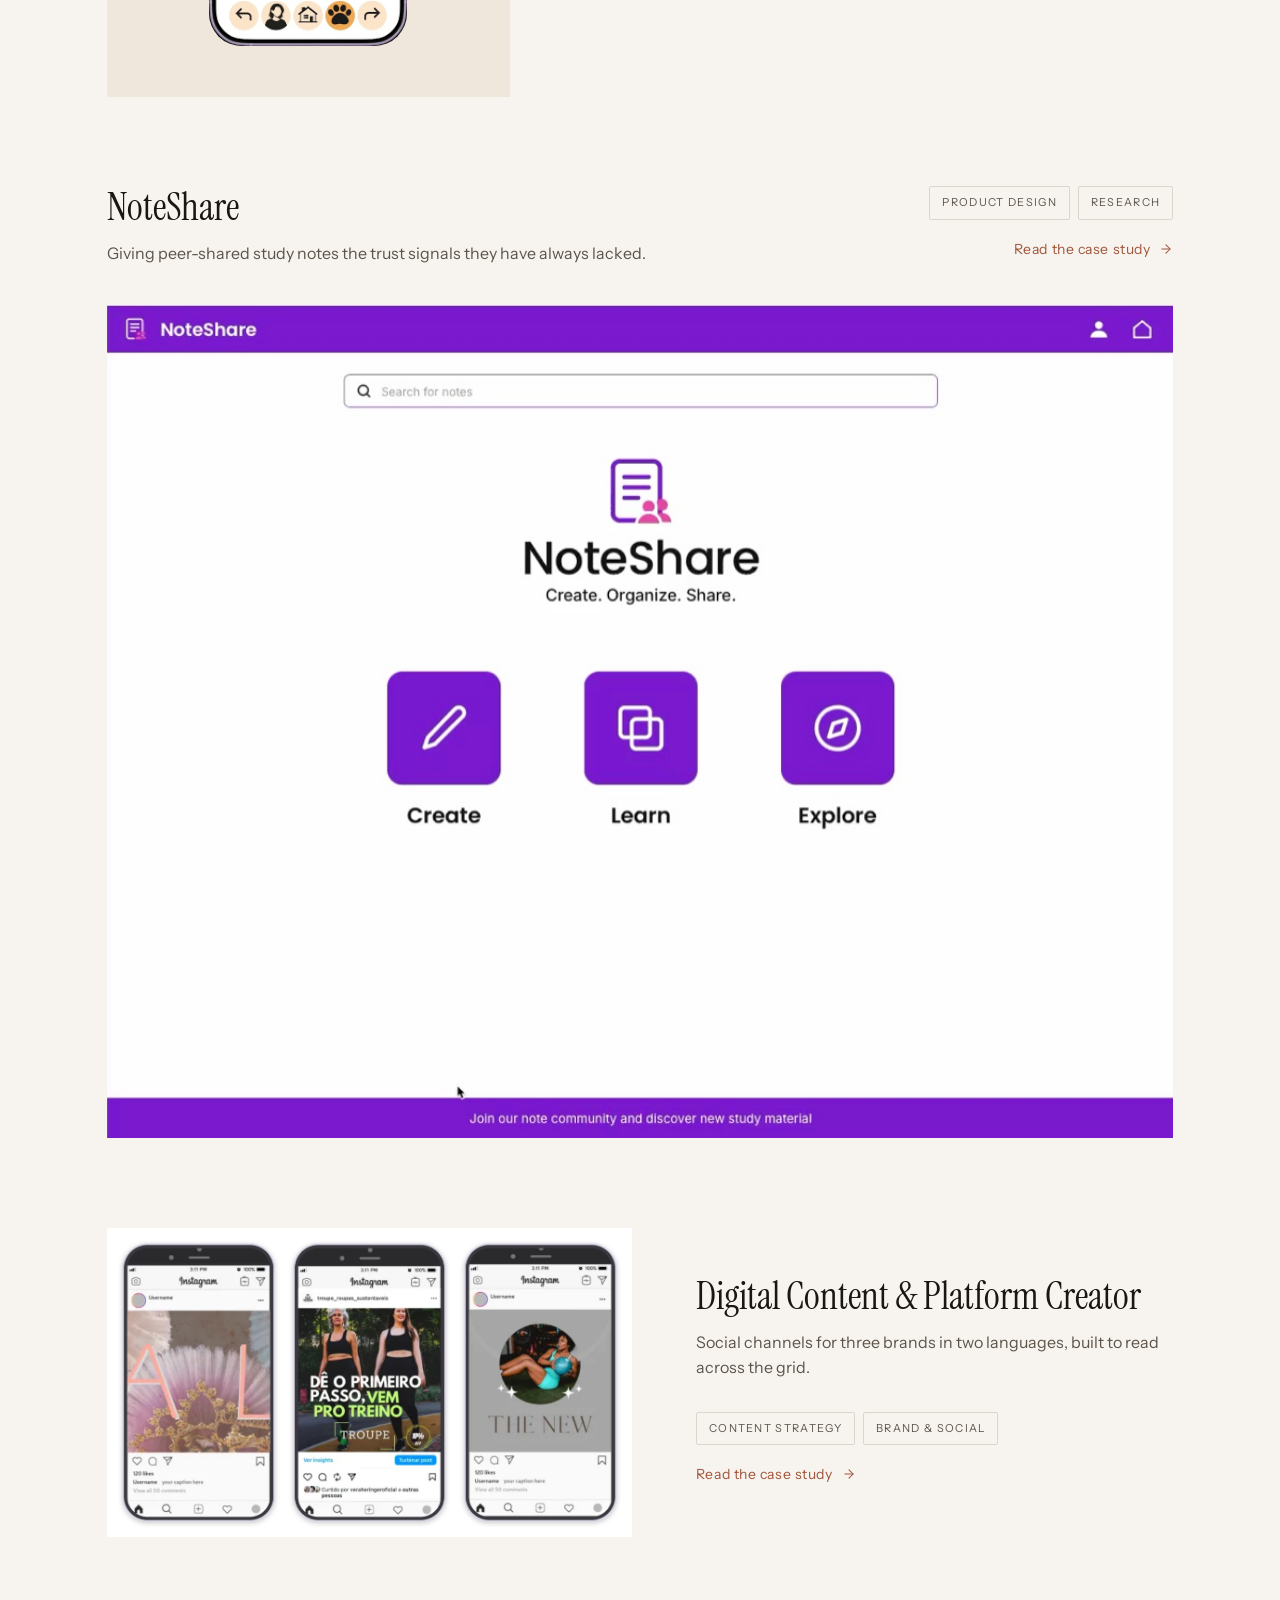
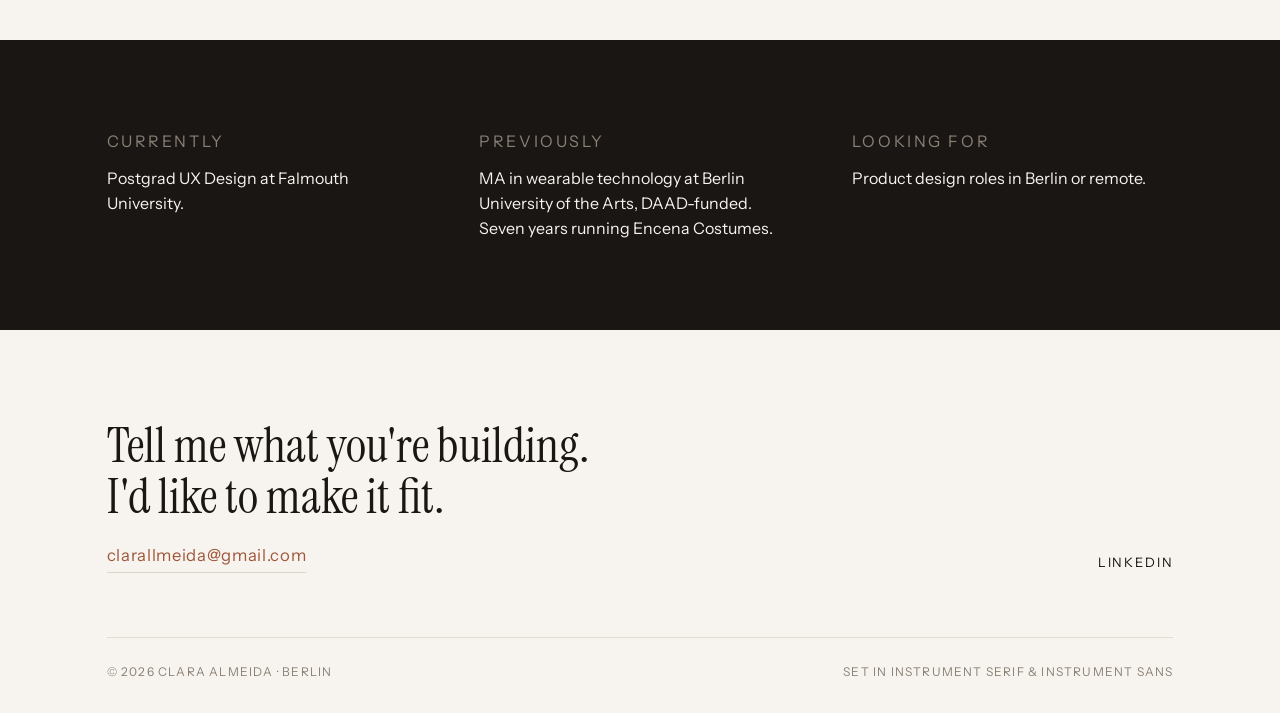
==== commit 030390be: "Fit the Fur Ever tile to its phone and close the gap to the text The phone now has a fixed height an" ====
--- a/index.html
+++ b/index.html
@@ -84,7 +84,7 @@
         </div>
       </article>
 
-      <article class="project reveal">
+      <article class="project project--phone reveal">
         <a class="project__media project__media--stage" href="fur-ever.html" aria-label="Fur Ever case study">
           <span class="phone">
           <video src="media/fur-ever-demo.mp4" poster="images/fur-ever-demo-poster.jpg"
--- a/styles.css
+++ b/styles.css
@@ -681,21 +681,31 @@
    the black corners are clipped and the card's own paper shows through.
    pointer-events lets the click reach the link underneath. */
 .project__media--stage {
-  /* portrait content — a tall box wastes far less room than a wide one */
-  aspect-ratio: 4 / 5;
-  /* ...but on a wide screen 4:5 makes the tile taller than the viewport is
-     comfortable with (81% of it at 1440x900), so cap the height. */
-  max-height: min(62vh, 560px);
+  /* The phone sets the tile's size, not the other way round: the phone gets
+     a fixed height (vh, so it scales with the screen) and its width follows
+     from its aspect ratio. Every browser resolves that the same way, whereas
+     a phone at height: 100% of an aspect-ratio box is cropped in Safari. */
+  aspect-ratio: auto;
   background: var(--paper-2);
   display: flex;
   align-items: center;
   justify-content: center;
-  /* let the phone sit in the band rather than fill it edge to edge */
-  padding: clamp(20px, 3.5vw, 48px);
+  padding: clamp(28px, 4vw, 56px) clamp(48px, 8vw, 112px);
 }
 .project__media--stage .phone {
-  height: 100%;
+  height: min(46vh, 440px);
+  width: auto;
+  flex: none;
   transition: transform 0.6s cubic-bezier(0.2, 0.7, 0.3, 1);
+}
+/* Two columns: the media column is exactly as wide as the tile, so the text
+   sits beside the phone instead of across an empty gap. */
+@media (min-width: 901px) {
+  .project--phone { grid-template-columns: auto minmax(0, 1fr); }
+  .project--phone .project__media--stage { width: auto; }
+}
+@media (max-width: 900px) {
+  .project__media--stage .phone { height: min(60vh, 440px); }
 }
 .project:hover .project__media--stage .phone { transform: scale(1.02); }
 .project:hover .project__media--stage video { transform: none; }
